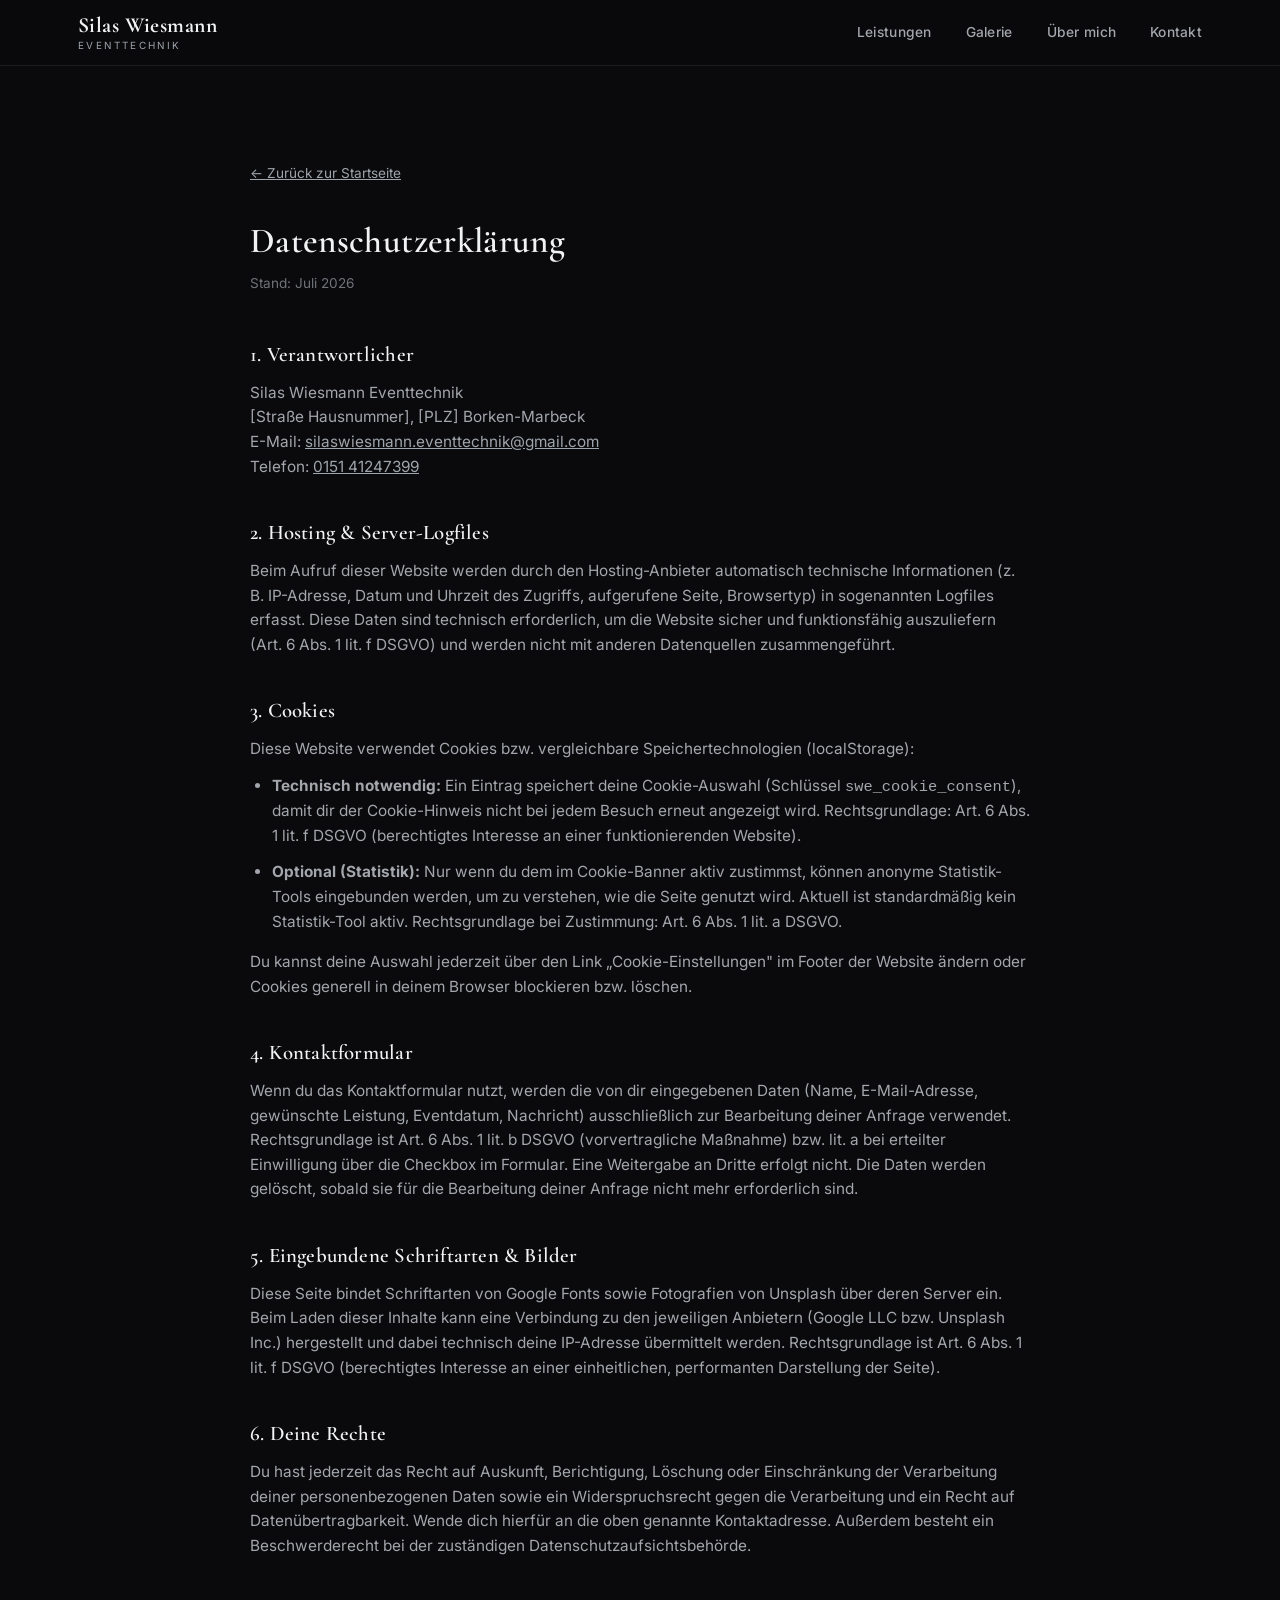
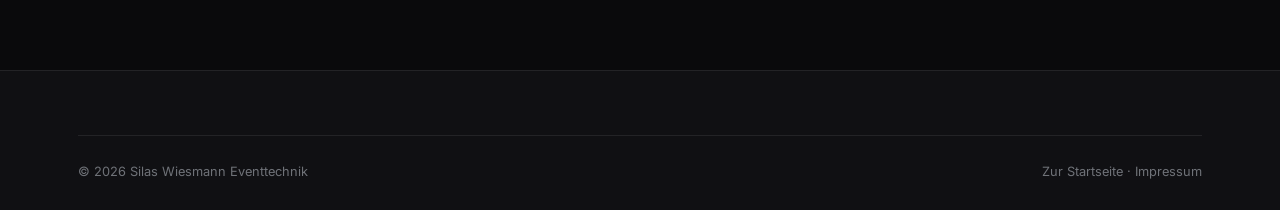
==== datenschutz.html @ 1acbbe7f "Initial website: Silas Wiesmann Eventtechnik" ====
<!DOCTYPE html>
<html lang="de">
<head>
<meta charset="UTF-8">
<meta name="viewport" content="width=device-width, initial-scale=1.0">
<title>Datenschutz — Silas Wiesmann Eventtechnik</title>
<link rel="icon" href="data:,">
<link rel="preconnect" href="https://fonts.googleapis.com">
<link rel="preconnect" href="https://fonts.gstatic.com" crossorigin>
<link href="https://fonts.googleapis.com/css2?family=Cormorant+Garamond:wght@500;600;700&family=Inter:wght@400;500;600;700&display=swap" rel="stylesheet">
<link rel="stylesheet" href="css/style.css">
</head>
<body>

<header class="nav is-scrolled">
  <div class="container">
    <a href="index.html" class="brand">
      <span class="brand-name">Silas Wiesmann</span>
      <span class="brand-tag">Eventtechnik</span>
    </a>
    <nav class="nav-links">
      <a href="index.html#leistungen">Leistungen</a>
      <a href="index.html#galerie">Galerie</a>
      <a href="index.html#ueber-mich">Über mich</a>
      <a href="index.html#kontakt">Kontakt</a>
    </nav>
  </div>
</header>

<main class="container legal-page">
  <a href="index.html" class="back-link">&larr; Zurück zur Startseite</a>
  <h1>Datenschutzerklärung</h1>
  <p class="updated">Stand: Juli 2026</p>

  <h2>1. Verantwortlicher</h2>
  <p>
    Silas Wiesmann Eventtechnik<br>
    [Straße Hausnummer], [PLZ] Borken-Marbeck<br>
    E-Mail: <a href="mailto:silaswiesmann.eventtechnik@gmail.com">silaswiesmann.eventtechnik@gmail.com</a><br>
    Telefon: <a href="tel:+4915141247399">0151 41247399</a>
  </p>

  <h2>2. Hosting &amp; Server-Logfiles</h2>
  <p>Beim Aufruf dieser Website werden durch den Hosting-Anbieter automatisch technische Informationen (z. B. IP-Adresse, Datum und Uhrzeit des Zugriffs, aufgerufene Seite, Browsertyp) in sogenannten Logfiles erfasst. Diese Daten sind technisch erforderlich, um die Website sicher und funktionsfähig auszuliefern (Art. 6 Abs. 1 lit. f DSGVO) und werden nicht mit anderen Datenquellen zusammengeführt.</p>

  <h2>3. Cookies</h2>
  <p>Diese Website verwendet Cookies bzw. vergleichbare Speichertechnologien (localStorage):</p>
  <ul>
    <li><strong>Technisch notwendig:</strong> Ein Eintrag speichert deine Cookie-Auswahl (Schlüssel <code>swe_cookie_consent</code>), damit dir der Cookie-Hinweis nicht bei jedem Besuch erneut angezeigt wird. Rechtsgrundlage: Art. 6 Abs. 1 lit. f DSGVO (berechtigtes Interesse an einer funktionierenden Website).</li>
    <li><strong>Optional (Statistik):</strong> Nur wenn du dem im Cookie-Banner aktiv zustimmst, können anonyme Statistik-Tools eingebunden werden, um zu verstehen, wie die Seite genutzt wird. Aktuell ist standardmäßig kein Statistik-Tool aktiv. Rechtsgrundlage bei Zustimmung: Art. 6 Abs. 1 lit. a DSGVO.</li>
  </ul>
  <p>Du kannst deine Auswahl jederzeit über den Link „Cookie-Einstellungen" im Footer der Website ändern oder Cookies generell in deinem Browser blockieren bzw. löschen.</p>

  <h2>4. Kontaktformular</h2>
  <p>Wenn du das Kontaktformular nutzt, werden die von dir eingegebenen Daten (Name, E-Mail-Adresse, gewünschte Leistung, Eventdatum, Nachricht) ausschließlich zur Bearbeitung deiner Anfrage verwendet. Rechtsgrundlage ist Art. 6 Abs. 1 lit. b DSGVO (vorvertragliche Maßnahme) bzw. lit. a bei erteilter Einwilligung über die Checkbox im Formular. Eine Weitergabe an Dritte erfolgt nicht. Die Daten werden gelöscht, sobald sie für die Bearbeitung deiner Anfrage nicht mehr erforderlich sind.</p>

  <h2>5. Eingebundene Schriftarten &amp; Bilder</h2>
  <p>Diese Seite bindet Schriftarten von Google Fonts sowie Fotografien von Unsplash über deren Server ein. Beim Laden dieser Inhalte kann eine Verbindung zu den jeweiligen Anbietern (Google LLC bzw. Unsplash Inc.) hergestellt und dabei technisch deine IP-Adresse übermittelt werden. Rechtsgrundlage ist Art. 6 Abs. 1 lit. f DSGVO (berechtigtes Interesse an einer einheitlichen, performanten Darstellung der Seite).</p>

  <h2>6. Deine Rechte</h2>
  <p>Du hast jederzeit das Recht auf Auskunft, Berichtigung, Löschung oder Einschränkung der Verarbeitung deiner personenbezogenen Daten sowie ein Widerspruchsrecht gegen die Verarbeitung und ein Recht auf Datenübertragbarkeit. Wende dich hierfür an die oben genannte Kontaktadresse. Außerdem besteht ein Beschwerderecht bei der zuständigen Datenschutzaufsichtsbehörde.</p>

</main>

<footer class="site-footer">
  <div class="container">
    <div class="footer-bottom">
      <span>© <span id="year"></span> Silas Wiesmann Eventtechnik</span>
      <span><a href="index.html">Zur Startseite</a> · <a href="impressum.html">Impressum</a></span>
    </div>
  </div>
</footer>

<script>document.getElementById('year').textContent = new Date().getFullYear();</script>
</body>
</html>
---- css/style.css ----
/* ==========================================================================
   Silas Wiesmann Eventtechnik — Design Tokens & Base
   ========================================================================== */

:root {
  --bg: #0a0a0c;
  --bg-alt: #101013;
  --surface: #17171b;
  --surface-2: #1d1d22;
  --border: rgba(255, 255, 255, 0.08);
  --border-strong: rgba(255, 255, 255, 0.14);

  --text: #f1f2f4;
  --text-muted: #a3a6ac;
  --text-faint: #6f7278;

  --accent: #9ea4ac;
  --accent-light: #eceef1;
  --accent-dim: rgba(158, 164, 172, 0.32);

  --font-display: "Cormorant Garamond", "Playfair Display", Georgia, serif;
  --font-body: "Inter", -apple-system, BlinkMacSystemFont, "Segoe UI", sans-serif;

  --container: 1180px;
  --radius: 2px;
  --radius-lg: 4px;

  --ease: cubic-bezier(0.22, 1, 0.36, 1);
}

* {
  box-sizing: border-box;
  margin: 0;
  padding: 0;
}

html {
  scroll-behavior: smooth;
  scroll-padding-top: 90px;
}

body {
  background: var(--bg);
  color: var(--text);
  font-family: var(--font-body);
  font-size: 16px;
  line-height: 1.6;
  -webkit-font-smoothing: antialiased;
  overflow-x: hidden;
}

img {
  max-width: 100%;
  display: block;
}

a {
  color: inherit;
  text-decoration: none;
}

ul {
  list-style: none;
}

button {
  font-family: inherit;
  cursor: pointer;
}

.container {
  width: 100%;
  max-width: var(--container);
  margin: 0 auto;
  padding: 0 28px;
}

.eyebrow {
  display: inline-flex;
  align-items: center;
  gap: 10px;
  font-size: 12.5px;
  letter-spacing: 0.22em;
  text-transform: uppercase;
  color: var(--accent);
  font-weight: 600;
  margin-bottom: 18px;
}

.eyebrow::before {
  content: "";
  width: 28px;
  height: 1px;
  background: var(--accent);
}

h1, h2, h3, h4 {
  font-family: var(--font-display);
  font-weight: 600;
  line-height: 1.15;
  letter-spacing: 0.01em;
}

h2 {
  font-size: clamp(2rem, 4vw, 2.75rem);
  margin-bottom: 16px;
}

.section-head {
  max-width: 640px;
  margin-bottom: 56px;
}

.section-head.center {
  margin-left: auto;
  margin-right: auto;
  text-align: center;
}

.section-head p {
  color: var(--text-muted);
  font-size: 1.05rem;
}

section {
  position: relative;
  padding: 110px 0;
}

.section-alt {
  background: var(--bg-alt);
}

/* ---- Equalizer motif ---- */
.eq-divider {
  display: flex;
  align-items: flex-end;
  justify-content: center;
  gap: 4px;
  height: 22px;
  margin: 0 auto 28px;
  opacity: 0.85;
}

.eq-divider span {
  width: 3px;
  background: var(--accent);
  border-radius: 1px;
  animation: eq-bounce 1.4s ease-in-out infinite;
}

.eq-divider span:nth-child(1) { height: 40%; animation-delay: -1.1s; }
.eq-divider span:nth-child(2) { height: 80%; animation-delay: -0.9s; }
.eq-divider span:nth-child(3) { height: 55%; animation-delay: -0.7s; }
.eq-divider span:nth-child(4) { height: 100%; animation-delay: -0.5s; }
.eq-divider span:nth-child(5) { height: 65%; animation-delay: -0.3s; }
.eq-divider span:nth-child(6) { height: 45%; animation-delay: -0.1s; }
.eq-divider span:nth-child(7) { height: 75%; animation-delay: -0.2s; }

@keyframes eq-bounce {
  0%, 100% { transform: scaleY(0.3); }
  50% { transform: scaleY(1); }
}

@media (prefers-reduced-motion: reduce) {
  .eq-divider span { animation: none; transform: scaleY(0.7); }
}

/* ---- Buttons ---- */
.btn {
  display: inline-flex;
  align-items: center;
  justify-content: center;
  gap: 10px;
  padding: 15px 32px;
  font-size: 0.92rem;
  font-weight: 600;
  letter-spacing: 0.04em;
  text-transform: uppercase;
  border-radius: var(--radius);
  border: 1px solid transparent;
  transition: all 0.35s var(--ease);
  white-space: nowrap;
}

.btn-primary {
  background: var(--accent-light);
  color: #14161a;
}

.btn-primary:hover {
  background: var(--text);
  transform: translateY(-2px);
  box-shadow: 0 12px 30px -14px rgba(0, 0, 0, 0.6);
}

.btn-ghost {
  border-color: var(--border-strong);
  color: var(--text);
  background: transparent;
}

.btn-ghost:hover {
  border-color: var(--accent);
  color: var(--accent-light);
}

.btn-block {
  width: 100%;
}

/* ==========================================================================
   Navigation
   ========================================================================== */

.nav {
  position: fixed;
  top: 0;
  left: 0;
  right: 0;
  z-index: 500;
  padding: 22px 0;
  transition: all 0.4s var(--ease);
  border-bottom: 1px solid transparent;
}

.nav.is-scrolled {
  padding: 14px 0;
  background: rgba(10, 10, 12, 0.86);
  backdrop-filter: blur(14px);
  -webkit-backdrop-filter: blur(14px);
  border-bottom-color: var(--border);
}

.nav .container {
  display: flex;
  align-items: center;
  justify-content: space-between;
  gap: 24px;
}

.brand {
  display: flex;
  flex-direction: column;
  line-height: 1.1;
}

.brand .brand-name {
  font-family: var(--font-display);
  font-size: 1.35rem;
  font-weight: 700;
  letter-spacing: 0.02em;
}

.brand .brand-tag {
  font-size: 0.62rem;
  letter-spacing: 0.24em;
  text-transform: uppercase;
  color: var(--accent);
  margin-top: 2px;
}

.nav-links {
  display: flex;
  align-items: center;
  gap: 34px;
}

.nav-links a {
  font-size: 0.86rem;
  font-weight: 500;
  letter-spacing: 0.02em;
  color: var(--text-muted);
  position: relative;
  padding: 4px 0;
  transition: color 0.25s var(--ease);
}

.nav-links a:hover,
.nav-links a:focus-visible {
  color: var(--text);
}

.nav-links a::after {
  content: "";
  position: absolute;
  left: 0;
  bottom: -2px;
  width: 0;
  height: 1px;
  background: var(--accent);
  transition: width 0.3s var(--ease);
}

.nav-links a:hover::after {
  width: 100%;
}

.nav-actions {
  display: flex;
  align-items: center;
  gap: 18px;
}

.nav-cta {
  padding: 11px 22px;
  font-size: 0.78rem;
}

.nav-toggle {
  display: none;
  background: none;
  border: 1px solid var(--border-strong);
  width: 42px;
  height: 42px;
  align-items: center;
  justify-content: center;
  color: var(--text);
}

/* ==========================================================================
   Hero
   ========================================================================== */

.hero {
  position: relative;
  min-height: 100vh;
  display: flex;
  align-items: center;
  padding: 160px 0 100px;
  overflow: hidden;
}

.hero-bg {
  position: absolute;
  inset: 0;
  z-index: 0;
}

.hero-bg img {
  width: 100%;
  height: 100%;
  object-fit: cover;
  filter: saturate(1.05);
}

.hero-bg::after {
  content: "";
  position: absolute;
  inset: 0;
  background:
    linear-gradient(180deg, rgba(8,8,10,0.55) 0%, rgba(8,8,10,0.78) 55%, var(--bg) 100%),
    linear-gradient(90deg, rgba(8,8,10,0.75) 0%, rgba(8,8,10,0.25) 55%, rgba(8,8,10,0.55) 100%);
}

.hero-content {
  position: relative;
  z-index: 1;
  max-width: 700px;
}

.hero-content .eyebrow {
  color: var(--accent-light);
}

.hero h1 {
  font-size: clamp(2.6rem, 6vw, 4.4rem);
  margin-bottom: 22px;
}

.hero h1 em {
  font-style: italic;
  color: var(--accent-light);
}

.hero-lede {
  font-size: 1.15rem;
  color: var(--text-muted);
  max-width: 540px;
  margin-bottom: 40px;
}

.hero-ctas {
  display: flex;
  gap: 16px;
  flex-wrap: wrap;
  margin-bottom: 64px;
}

.hero-stats {
  display: flex;
  gap: 44px;
  flex-wrap: wrap;
}

.hero-stats div {
  border-left: 1px solid var(--border-strong);
  padding-left: 16px;
}

.hero-stats strong {
  display: block;
  font-family: var(--font-display);
  font-size: 1.9rem;
  color: var(--accent-light);
}

.hero-stats span {
  font-size: 0.78rem;
  color: var(--text-muted);
  letter-spacing: 0.03em;
}

.hero-eq {
  position: absolute;
  bottom: 28px;
  left: 0;
  right: 0;
  z-index: 1;
  display: flex;
  justify-content: center;
  gap: 5px;
  opacity: 0.5;
}

.hero-eq span {
  width: 3px;
  height: 16px;
  background: var(--accent);
  animation: eq-bounce 1.2s ease-in-out infinite;
}

.hero-eq span:nth-child(odd) { animation-delay: -0.6s; }
.hero-eq span:nth-child(3n) { animation-delay: -0.3s; height: 24px; }

/* ==========================================================================
   Services
   ========================================================================== */

.services-grid {
  display: grid;
  grid-template-columns: repeat(4, 1fr);
  gap: 22px;
}

.service-card {
  position: relative;
  background: var(--surface);
  border: 1px solid var(--border);
  border-radius: var(--radius-lg);
  overflow: hidden;
  display: flex;
  flex-direction: column;
  transition: transform 0.4s var(--ease), border-color 0.4s var(--ease);
}

.service-card:hover {
  transform: translateY(-6px);
  border-color: var(--accent-dim);
}

.service-card .thumb {
  position: relative;
  aspect-ratio: 4 / 3;
  overflow: hidden;
}

.service-card .thumb img {
  width: 100%;
  height: 100%;
  object-fit: cover;
  transition: transform 0.6s var(--ease);
}

.service-card:hover .thumb img {
  transform: scale(1.08);
}

.service-card .thumb::after {
  content: "";
  position: absolute;
  inset: 0;
  background: linear-gradient(180deg, transparent 40%, rgba(10,10,12,0.9) 100%);
}

.service-card .num {
  position: absolute;
  top: 14px;
  left: 14px;
  z-index: 1;
  font-family: var(--font-display);
  font-size: 0.85rem;
  color: var(--accent-light);
  border: 1px solid var(--accent-dim);
  background: rgba(10,10,12,0.55);
  width: 30px;
  height: 30px;
  display: flex;
  align-items: center;
  justify-content: center;
  border-radius: 50%;
}

.service-card .body {
  padding: 24px 22px 28px;
  flex: 1;
  display: flex;
  flex-direction: column;
}

.service-card h3 {
  font-size: 1.3rem;
  margin-bottom: 10px;
}

.service-card p {
  color: var(--text-muted);
  font-size: 0.92rem;
  margin-bottom: 18px;
  flex: 1;
}

.service-card .link {
  font-size: 0.8rem;
  font-weight: 600;
  letter-spacing: 0.04em;
  text-transform: uppercase;
  color: var(--accent);
  display: inline-flex;
  align-items: center;
  gap: 8px;
}

.service-card .link svg {
  transition: transform 0.3s var(--ease);
}

.service-card:hover .link svg {
  transform: translateX(4px);
}

/* ---- Service detail (alternating rows) ---- */

.detail-row {
  display: grid;
  grid-template-columns: 1fr 1fr;
  gap: 64px;
  align-items: center;
}

.detail-row + .detail-row {
  margin-top: 100px;
}

.detail-row.reverse .detail-media { order: 2; }
.detail-row.reverse .detail-copy { order: 1; }

.detail-media {
  position: relative;
  border-radius: var(--radius-lg);
  overflow: hidden;
  aspect-ratio: 5 / 4;
  border: 1px solid var(--border);
}

.detail-media img {
  width: 100%;
  height: 100%;
  object-fit: cover;
}

.detail-media .tag {
  position: absolute;
  bottom: 18px;
  left: 18px;
  background: rgba(10,10,12,0.72);
  backdrop-filter: blur(6px);
  border: 1px solid var(--accent-dim);
  padding: 8px 16px;
  font-size: 0.75rem;
  letter-spacing: 0.08em;
  text-transform: uppercase;
  color: var(--accent-light);
}

.detail-copy h3 {
  font-size: clamp(1.6rem, 3vw, 2.1rem);
  margin-bottom: 16px;
}

.detail-copy > p {
  color: var(--text-muted);
  margin-bottom: 26px;
}

.spec-list {
  display: grid;
  gap: 12px;
  margin-bottom: 30px;
}

.spec-list li {
  display: flex;
  align-items: flex-start;
  gap: 12px;
  font-size: 0.94rem;
  color: var(--text);
}

.spec-list svg {
  flex-shrink: 0;
  color: var(--accent);
  margin-top: 3px;
}

.price-note {
  display: inline-flex;
  align-items: center;
  gap: 10px;
  font-size: 0.82rem;
  color: var(--text-faint);
  margin-bottom: 24px;
  border: 1px dashed var(--border-strong);
  padding: 8px 14px;
  border-radius: var(--radius);
}

/* ==========================================================================
   Gallery
   ========================================================================== */

.gallery-grid {
  display: grid;
  grid-template-columns: repeat(4, 1fr);
  grid-auto-rows: 190px;
  gap: 14px;
}

.gallery-grid a {
  position: relative;
  overflow: hidden;
  border-radius: var(--radius);
  display: block;
}

.gallery-grid img {
  width: 100%;
  height: 100%;
  object-fit: cover;
  transition: transform 0.6s var(--ease), filter 0.4s;
  filter: grayscale(15%);
}

.gallery-grid a:hover img {
  transform: scale(1.06);
  filter: grayscale(0%);
}

.gallery-grid a::after {
  content: "";
  position: absolute;
  inset: 0;
  background: linear-gradient(180deg, transparent 60%, rgba(10,10,12,0.85));
  opacity: 0;
  transition: opacity 0.3s;
}

.gallery-grid a:hover::after { opacity: 1; }

.gallery-grid span {
  position: absolute;
  left: 14px;
  bottom: 12px;
  font-size: 0.78rem;
  color: var(--text);
  opacity: 0;
  transform: translateY(6px);
  transition: all 0.3s;
  z-index: 1;
}

.gallery-grid a:hover span {
  opacity: 1;
  transform: translateY(0);
}

.g-wide { grid-column: span 2; }
.g-tall { grid-row: span 2; }

/* ==========================================================================
   About
   ========================================================================== */

.about-grid {
  display: grid;
  grid-template-columns: 0.85fr 1.15fr;
  gap: 70px;
  align-items: center;
}

.about-media {
  position: relative;
}

.about-media .frame {
  position: relative;
  aspect-ratio: 3/4;
  border-radius: var(--radius-lg);
  overflow: hidden;
  border: 1px solid var(--border);
}

.about-media img {
  width: 100%;
  height: 100%;
  object-fit: cover;
}

.about-media .badge {
  position: absolute;
  bottom: -22px;
  right: -22px;
  background: var(--bg-alt);
  border: 1px solid var(--accent-dim);
  padding: 18px 22px;
  text-align: center;
  border-radius: var(--radius-lg);
}

.about-media .badge strong {
  display: block;
  font-family: var(--font-display);
  font-size: 1.7rem;
  color: var(--accent-light);
}

.about-media .badge span {
  font-size: 0.68rem;
  letter-spacing: 0.06em;
  text-transform: uppercase;
  color: var(--text-muted);
}

.about-copy p {
  color: var(--text-muted);
  margin-bottom: 18px;
}

.about-copy p:first-of-type {
  color: var(--text);
  font-size: 1.08rem;
}

.about-tags {
  display: flex;
  flex-wrap: wrap;
  gap: 10px;
  margin-top: 28px;
}

.about-tags span {
  border: 1px solid var(--border-strong);
  padding: 8px 16px;
  font-size: 0.8rem;
  color: var(--text-muted);
  border-radius: 20px;
}

/* ==========================================================================
   Process
   ========================================================================== */

.process-grid {
  display: grid;
  grid-template-columns: repeat(4, 1fr);
  gap: 4px;
  position: relative;
}

.process-step {
  padding: 32px 26px;
  background: var(--surface);
  border: 1px solid var(--border);
  position: relative;
}

.process-step .step-num {
  font-family: var(--font-display);
  font-size: 2.4rem;
  color: var(--accent-dim);
  margin-bottom: 18px;
}

.process-step h4 {
  font-size: 1.05rem;
  margin-bottom: 10px;
}

.process-step p {
  color: var(--text-muted);
  font-size: 0.88rem;
}

/* ==========================================================================
   Testimonials
   ========================================================================== */

.testi-grid {
  display: grid;
  grid-template-columns: repeat(3, 1fr);
  gap: 24px;
}

.testi-card {
  background: var(--surface);
  border: 1px solid var(--border);
  padding: 32px 28px;
  border-radius: var(--radius-lg);
}

.testi-card .stars {
  color: var(--accent);
  font-size: 0.9rem;
  letter-spacing: 2px;
  margin-bottom: 18px;
}

.testi-card p {
  color: var(--text-muted);
  font-size: 0.95rem;
  margin-bottom: 22px;
  font-style: italic;
}

.testi-card .who {
  display: flex;
  flex-direction: column;
  font-size: 0.85rem;
}

.testi-card .who strong {
  color: var(--text);
}

.testi-card .who span {
  color: var(--text-faint);
}

.testi-note {
  margin-top: 20px;
  font-size: 0.78rem;
  color: var(--text-faint);
  text-align: center;
}

/* ==========================================================================
   Contact
   ========================================================================== */

.contact-grid {
  display: grid;
  grid-template-columns: 1fr 1.15fr;
  gap: 60px;
}

.contact-info h3 {
  font-size: 1.6rem;
  margin-bottom: 18px;
}

.contact-info > p {
  color: var(--text-muted);
  margin-bottom: 36px;
}

.contact-list {
  display: grid;
  gap: 22px;
  margin-bottom: 40px;
}

.contact-list li {
  display: flex;
  align-items: center;
  gap: 16px;
}

.contact-list .ico {
  width: 44px;
  height: 44px;
  border: 1px solid var(--accent-dim);
  border-radius: 50%;
  display: flex;
  align-items: center;
  justify-content: center;
  color: var(--accent);
  flex-shrink: 0;
}

.contact-list strong {
  display: block;
  font-size: 0.72rem;
  letter-spacing: 0.06em;
  text-transform: uppercase;
  color: var(--text-faint);
  margin-bottom: 3px;
}

.contact-list a,
.contact-list span.val {
  font-size: 1rem;
}

.social-row {
  display: flex;
  gap: 12px;
}

.social-row a {
  width: 40px;
  height: 40px;
  border: 1px solid var(--border-strong);
  border-radius: 50%;
  display: flex;
  align-items: center;
  justify-content: center;
  transition: all 0.3s var(--ease);
}

.social-row a:hover {
  border-color: var(--accent);
  color: var(--accent-light);
}

.contact-form {
  background: var(--surface);
  border: 1px solid var(--border);
  border-radius: var(--radius-lg);
  padding: 40px;
}

.form-row {
  display: grid;
  grid-template-columns: 1fr 1fr;
  gap: 18px;
}

.field {
  margin-bottom: 18px;
}

.field label {
  display: block;
  font-size: 0.78rem;
  letter-spacing: 0.04em;
  text-transform: uppercase;
  color: var(--text-faint);
  margin-bottom: 8px;
}

.field input,
.field select,
.field textarea {
  width: 100%;
  background: var(--bg-alt);
  border: 1px solid var(--border-strong);
  color: var(--text);
  padding: 13px 14px;
  font-family: var(--font-body);
  font-size: 0.94rem;
  border-radius: var(--radius);
  transition: border-color 0.25s;
}

.field input:focus,
.field select:focus,
.field textarea:focus {
  outline: none;
  border-color: var(--accent);
}

.field textarea {
  resize: vertical;
  min-height: 110px;
}

.field-check {
  display: flex;
  align-items: flex-start;
  gap: 10px;
  margin-bottom: 22px;
}

.field-check input {
  margin-top: 4px;
  accent-color: var(--accent);
}

.field-check label {
  font-size: 0.82rem;
  color: var(--text-muted);
  text-transform: none;
  letter-spacing: 0;
}

.field-check a {
  color: var(--accent);
  text-decoration: underline;
}

.form-status {
  margin-top: 16px;
  font-size: 0.88rem;
  display: none;
}

.form-status.show { display: block; }
.form-status.ok { color: #7fd68a; }

/* ==========================================================================
   Footer
   ========================================================================== */

.site-footer {
  border-top: 1px solid var(--border);
  padding: 64px 0 28px;
  background: var(--bg-alt);
}

.footer-grid {
  display: grid;
  grid-template-columns: 1.4fr 1fr 1fr 1fr;
  gap: 40px;
  margin-bottom: 48px;
}

.footer-brand .brand-name {
  font-family: var(--font-display);
  font-size: 1.4rem;
  margin-bottom: 12px;
}

.footer-brand p {
  color: var(--text-muted);
  font-size: 0.9rem;
  max-width: 280px;
  margin-bottom: 20px;
}

.footer-col h5 {
  font-size: 0.78rem;
  letter-spacing: 0.08em;
  text-transform: uppercase;
  color: var(--accent);
  margin-bottom: 18px;
}

.footer-col ul {
  display: grid;
  gap: 12px;
}

.footer-col a {
  color: var(--text-muted);
  font-size: 0.9rem;
  transition: color 0.25s;
}

.footer-col a:hover {
  color: var(--accent-light);
}

.footer-bottom {
  border-top: 1px solid var(--border);
  padding-top: 26px;
  display: flex;
  justify-content: space-between;
  align-items: center;
  flex-wrap: wrap;
  gap: 12px;
  font-size: 0.8rem;
  color: var(--text-faint);
}

.footer-bottom a {
  color: var(--text-faint);
}

.footer-bottom a:hover {
  color: var(--accent-light);
}

/* ==========================================================================
   Cookie banner
   ========================================================================== */

.cookie-banner {
  position: fixed;
  left: 20px;
  right: 20px;
  bottom: 20px;
  z-index: 1000;
  max-width: 640px;
  margin: 0 auto;
  background: var(--surface-2);
  border: 1px solid var(--border-strong);
  border-radius: var(--radius-lg);
  padding: 26px 28px;
  box-shadow: 0 20px 60px -20px rgba(0,0,0,0.6);
  transform: translateY(140%);
  opacity: 0;
  transition: all 0.5s var(--ease);
}

.cookie-banner.show {
  transform: translateY(0);
  opacity: 1;
}

.cookie-banner h4 {
  font-size: 1rem;
  margin-bottom: 8px;
}

.cookie-banner p {
  font-size: 0.86rem;
  color: var(--text-muted);
  margin-bottom: 18px;
}

.cookie-banner p a {
  color: var(--accent);
  text-decoration: underline;
}

.cookie-actions {
  display: flex;
  gap: 10px;
  flex-wrap: wrap;
}

.cookie-actions .btn {
  padding: 11px 18px;
  font-size: 0.76rem;
}

.cookie-settings {
  display: none;
  margin-top: 18px;
  padding-top: 18px;
  border-top: 1px solid var(--border);
  gap: 14px;
  flex-direction: column;
}

.cookie-settings.show { display: flex; }

.cookie-toggle-row {
  display: flex;
  align-items: center;
  justify-content: space-between;
  gap: 12px;
}

.cookie-toggle-row div strong {
  display: block;
  font-size: 0.86rem;
}

.cookie-toggle-row div span {
  font-size: 0.78rem;
  color: var(--text-faint);
}

.switch {
  position: relative;
  width: 42px;
  height: 24px;
  flex-shrink: 0;
}

.switch input {
  opacity: 0;
  width: 0;
  height: 0;
}

.switch .track {
  position: absolute;
  inset: 0;
  background: var(--border-strong);
  border-radius: 20px;
  transition: 0.3s;
}

.switch .track::before {
  content: "";
  position: absolute;
  width: 18px;
  height: 18px;
  left: 3px;
  top: 3px;
  background: var(--text);
  border-radius: 50%;
  transition: 0.3s;
}

.switch input:checked + .track {
  background: var(--accent-dim);
}

.switch input:checked + .track::before {
  transform: translateX(18px);
  background: var(--accent-light);
}

.switch input:disabled + .track {
  opacity: 0.5;
}

/* ==========================================================================
   Legal pages
   ========================================================================== */

.legal-page {
  padding: 160px 0 100px;
  max-width: 780px;
  margin: 0 auto;
}

.legal-page h1 {
  font-size: 2.2rem;
  margin-bottom: 12px;
}

.legal-page .updated {
  color: var(--text-faint);
  font-size: 0.85rem;
  margin-bottom: 48px;
}

.legal-page h2 {
  font-size: 1.3rem;
  margin-top: 42px;
  margin-bottom: 14px;
}

.legal-page p,
.legal-page li {
  color: var(--text-muted);
  margin-bottom: 12px;
  font-size: 0.96rem;
}

.legal-page ul {
  list-style: disc;
  padding-left: 22px;
  margin-bottom: 16px;
}

.legal-page a {
  color: var(--accent);
  text-decoration: underline;
}

.back-link {
  display: inline-flex;
  align-items: center;
  gap: 8px;
  color: var(--accent);
  font-size: 0.85rem;
  margin-bottom: 36px;
}

/* ==========================================================================
   Scroll reveal
   ========================================================================== */

.reveal {
  opacity: 0;
  transform: translateY(28px);
  transition: opacity 0.8s var(--ease), transform 0.8s var(--ease);
}

.reveal.in {
  opacity: 1;
  transform: translateY(0);
}

/* ==========================================================================
   Responsive
   ========================================================================== */

@media (max-width: 980px) {
  .services-grid { grid-template-columns: repeat(2, 1fr); }
  .gallery-grid { grid-template-columns: repeat(3, 1fr); }
  .process-grid { grid-template-columns: repeat(2, 1fr); }
  .footer-grid { grid-template-columns: 1fr 1fr; }
  .about-grid { grid-template-columns: 1fr; }
  .about-media .frame { max-width: 380px; margin: 0 auto; }
  .detail-row,
  .detail-row.reverse { grid-template-columns: 1fr; }
  .detail-row.reverse .detail-media,
  .detail-row.reverse .detail-copy { order: initial; }
  .contact-grid { grid-template-columns: 1fr; }
  .testi-grid { grid-template-columns: 1fr; }
}

@media (max-width: 720px) {
  section { padding: 76px 0; }
  .nav-links { display: none; }
  .nav-toggle { display: flex; }
  .nav-cta { display: none; }
  .hero { padding-top: 130px; text-align: left; }
  .hero-stats { gap: 28px; }
  .services-grid { grid-template-columns: 1fr; }
  .gallery-grid { grid-template-columns: repeat(2, 1fr); grid-auto-rows: 150px; }
  .g-wide { grid-column: span 2; }
  .process-grid { grid-template-columns: 1fr; }
  .footer-grid { grid-template-columns: 1fr 1fr; gap: 30px; }
  .form-row { grid-template-columns: 1fr; }
  .cookie-banner { left: 12px; right: 12px; bottom: 12px; padding: 22px; }
}
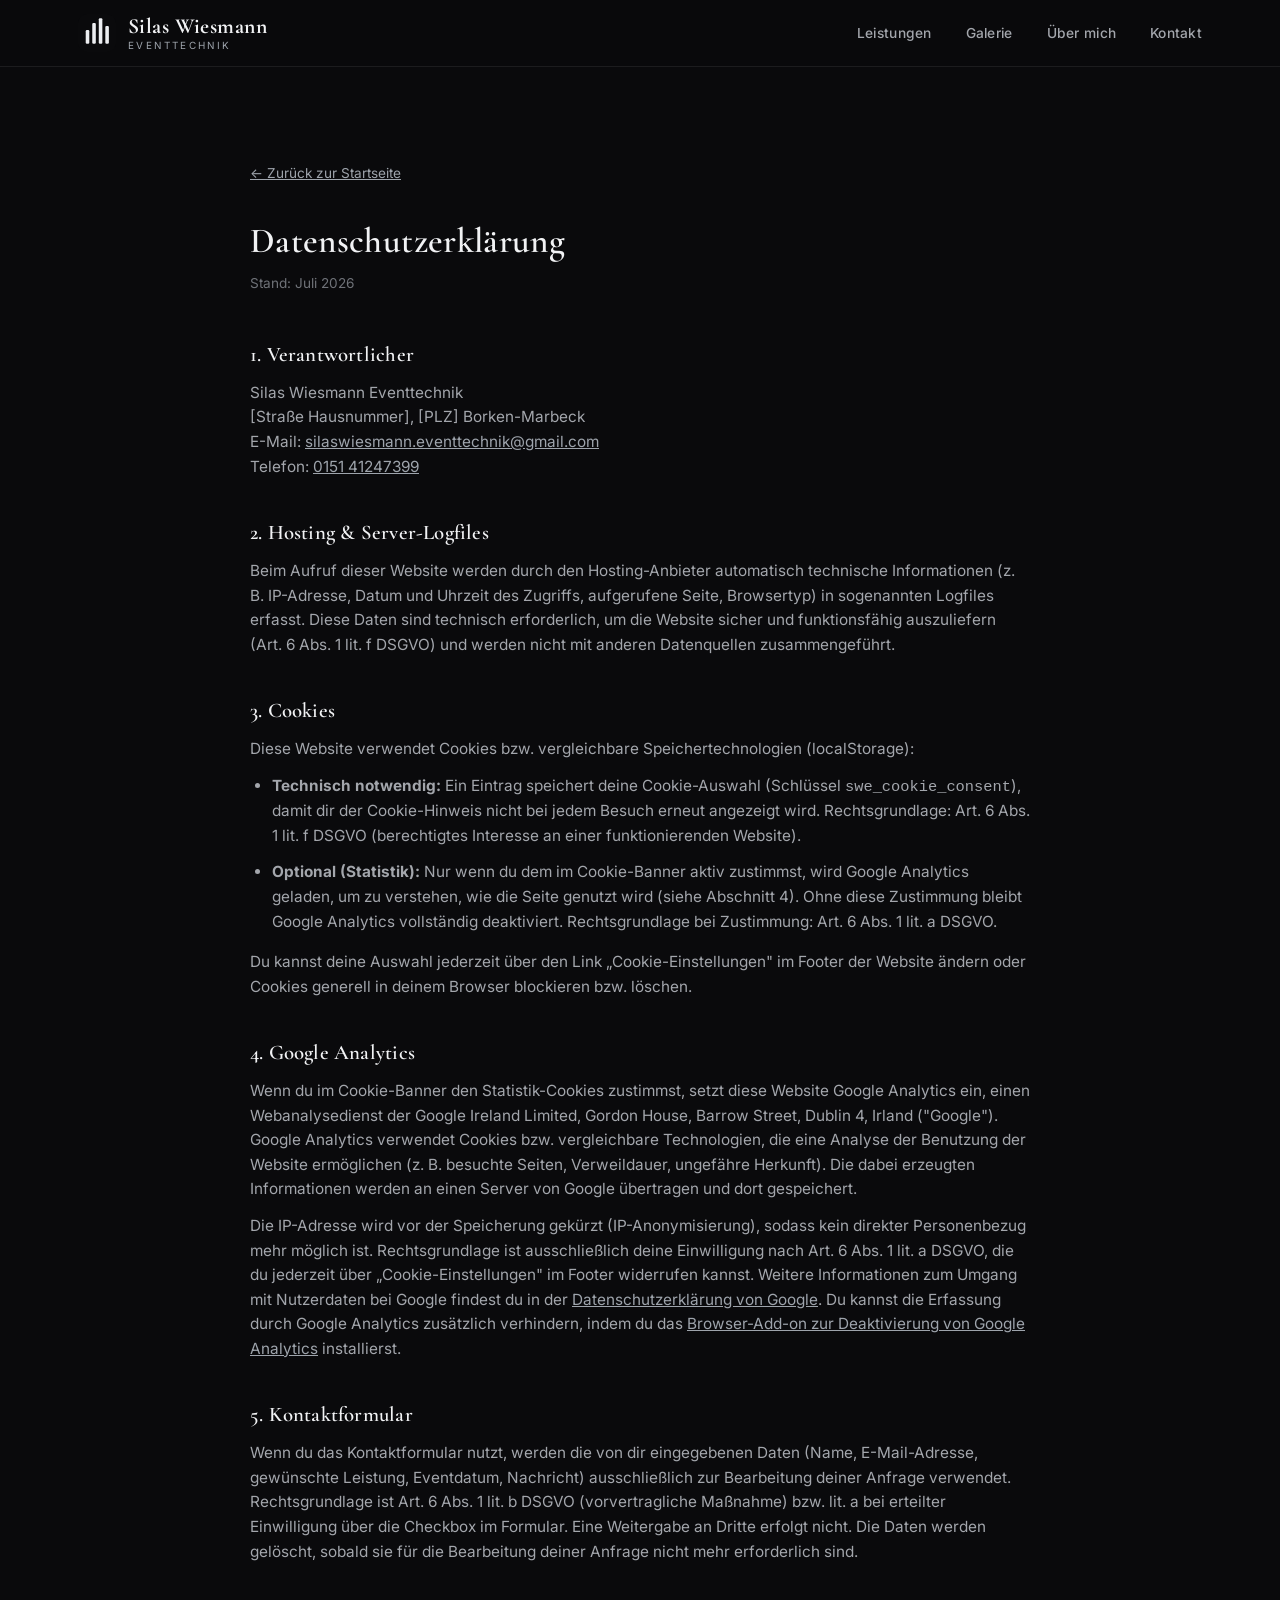
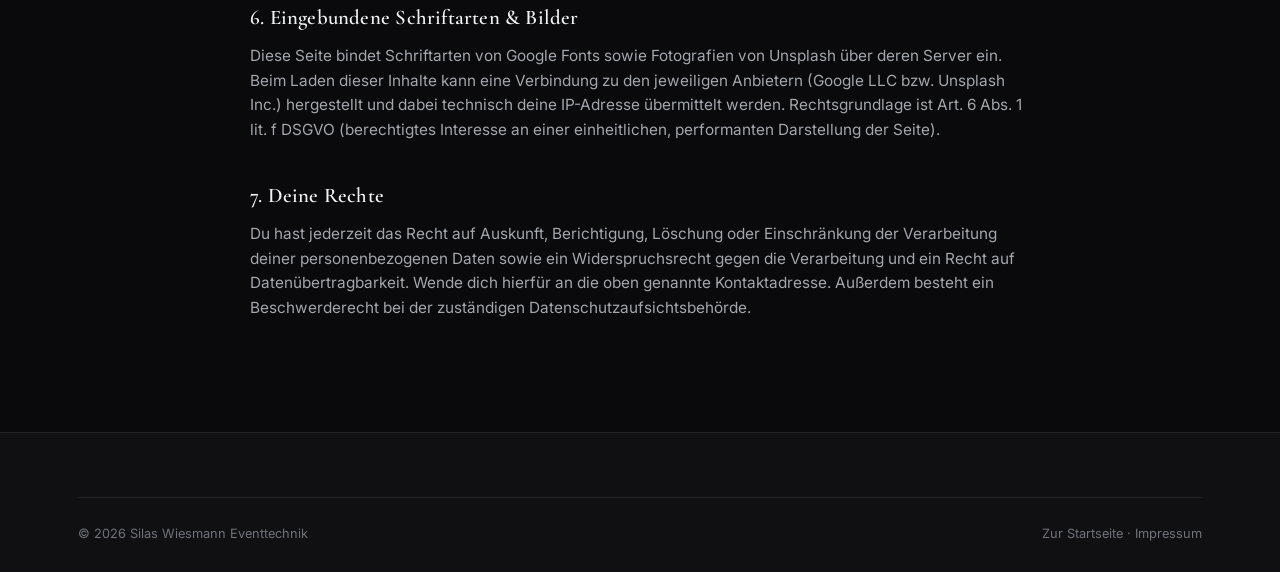
==== commit 64a9402b: "Add logo/favicon, SEO files (sitemap, robots.txt, meta tags), Google Analytics scaffold" ====
--- a/datenschutz.html
+++ b/datenschutz.html
@@ -4,7 +4,8 @@
 <meta charset="UTF-8">
 <meta name="viewport" content="width=device-width, initial-scale=1.0">
 <title>Datenschutz — Silas Wiesmann Eventtechnik</title>
-<link rel="icon" href="data:,">
+<link rel="icon" type="image/svg+xml" href="assets/mark.svg">
+<link rel="apple-touch-icon" href="assets/mark.svg">
 <link rel="preconnect" href="https://fonts.googleapis.com">
 <link rel="preconnect" href="https://fonts.gstatic.com" crossorigin>
 <link href="https://fonts.googleapis.com/css2?family=Cormorant+Garamond:wght@500;600;700&family=Inter:wght@400;500;600;700&display=swap" rel="stylesheet">
@@ -15,8 +16,11 @@
 <header class="nav is-scrolled">
   <div class="container">
     <a href="index.html" class="brand">
-      <span class="brand-name">Silas Wiesmann</span>
-      <span class="brand-tag">Eventtechnik</span>
+      <img src="assets/mark.svg" alt="" class="brand-mark" width="38" height="38">
+      <span class="brand-text">
+        <span class="brand-name">Silas Wiesmann</span>
+        <span class="brand-tag">Eventtechnik</span>
+      </span>
     </a>
     <nav class="nav-links">
       <a href="index.html#leistungen">Leistungen</a>
@@ -47,17 +51,21 @@
   <p>Diese Website verwendet Cookies bzw. vergleichbare Speichertechnologien (localStorage):</p>
   <ul>
     <li><strong>Technisch notwendig:</strong> Ein Eintrag speichert deine Cookie-Auswahl (Schlüssel <code>swe_cookie_consent</code>), damit dir der Cookie-Hinweis nicht bei jedem Besuch erneut angezeigt wird. Rechtsgrundlage: Art. 6 Abs. 1 lit. f DSGVO (berechtigtes Interesse an einer funktionierenden Website).</li>
-    <li><strong>Optional (Statistik):</strong> Nur wenn du dem im Cookie-Banner aktiv zustimmst, können anonyme Statistik-Tools eingebunden werden, um zu verstehen, wie die Seite genutzt wird. Aktuell ist standardmäßig kein Statistik-Tool aktiv. Rechtsgrundlage bei Zustimmung: Art. 6 Abs. 1 lit. a DSGVO.</li>
+    <li><strong>Optional (Statistik):</strong> Nur wenn du dem im Cookie-Banner aktiv zustimmst, wird Google Analytics geladen, um zu verstehen, wie die Seite genutzt wird (siehe Abschnitt 4). Ohne diese Zustimmung bleibt Google Analytics vollständig deaktiviert. Rechtsgrundlage bei Zustimmung: Art. 6 Abs. 1 lit. a DSGVO.</li>
   </ul>
   <p>Du kannst deine Auswahl jederzeit über den Link „Cookie-Einstellungen" im Footer der Website ändern oder Cookies generell in deinem Browser blockieren bzw. löschen.</p>
 
-  <h2>4. Kontaktformular</h2>
+  <h2>4. Google Analytics</h2>
+  <p>Wenn du im Cookie-Banner den Statistik-Cookies zustimmst, setzt diese Website Google Analytics ein, einen Webanalysedienst der Google Ireland Limited, Gordon House, Barrow Street, Dublin 4, Irland ("Google"). Google Analytics verwendet Cookies bzw. vergleichbare Technologien, die eine Analyse der Benutzung der Website ermöglichen (z. B. besuchte Seiten, Verweildauer, ungefähre Herkunft). Die dabei erzeugten Informationen werden an einen Server von Google übertragen und dort gespeichert.</p>
+  <p>Die IP-Adresse wird vor der Speicherung gekürzt (IP-Anonymisierung), sodass kein direkter Personenbezug mehr möglich ist. Rechtsgrundlage ist ausschließlich deine Einwilligung nach Art. 6 Abs. 1 lit. a DSGVO, die du jederzeit über „Cookie-Einstellungen" im Footer widerrufen kannst. Weitere Informationen zum Umgang mit Nutzerdaten bei Google findest du in der <a href="https://policies.google.com/privacy" target="_blank" rel="noopener">Datenschutzerklärung von Google</a>. Du kannst die Erfassung durch Google Analytics zusätzlich verhindern, indem du das <a href="https://tools.google.com/dlpage/gaoptout" target="_blank" rel="noopener">Browser-Add-on zur Deaktivierung von Google Analytics</a> installierst.</p>
+
+  <h2>5. Kontaktformular</h2>
   <p>Wenn du das Kontaktformular nutzt, werden die von dir eingegebenen Daten (Name, E-Mail-Adresse, gewünschte Leistung, Eventdatum, Nachricht) ausschließlich zur Bearbeitung deiner Anfrage verwendet. Rechtsgrundlage ist Art. 6 Abs. 1 lit. b DSGVO (vorvertragliche Maßnahme) bzw. lit. a bei erteilter Einwilligung über die Checkbox im Formular. Eine Weitergabe an Dritte erfolgt nicht. Die Daten werden gelöscht, sobald sie für die Bearbeitung deiner Anfrage nicht mehr erforderlich sind.</p>
 
-  <h2>5. Eingebundene Schriftarten &amp; Bilder</h2>
+  <h2>6. Eingebundene Schriftarten &amp; Bilder</h2>
   <p>Diese Seite bindet Schriftarten von Google Fonts sowie Fotografien von Unsplash über deren Server ein. Beim Laden dieser Inhalte kann eine Verbindung zu den jeweiligen Anbietern (Google LLC bzw. Unsplash Inc.) hergestellt und dabei technisch deine IP-Adresse übermittelt werden. Rechtsgrundlage ist Art. 6 Abs. 1 lit. f DSGVO (berechtigtes Interesse an einer einheitlichen, performanten Darstellung der Seite).</p>
 
-  <h2>6. Deine Rechte</h2>
+  <h2>7. Deine Rechte</h2>
   <p>Du hast jederzeit das Recht auf Auskunft, Berichtigung, Löschung oder Einschränkung der Verarbeitung deiner personenbezogenen Daten sowie ein Widerspruchsrecht gegen die Verarbeitung und ein Recht auf Datenübertragbarkeit. Wende dich hierfür an die oben genannte Kontaktadresse. Außerdem besteht ein Beschwerderecht bei der zuständigen Datenschutzaufsichtsbehörde.</p>
 
 </main>
--- a/css/style.css
+++ b/css/style.css
@@ -241,8 +241,22 @@
 
 .brand {
   display: flex;
+  flex-direction: row;
+  align-items: center;
+  gap: 12px;
+  line-height: 1.1;
+}
+
+.brand-mark {
+  width: 38px;
+  height: 38px;
+  border-radius: 9px;
+  flex-shrink: 0;
+}
+
+.brand-text {
+  display: flex;
   flex-direction: column;
-  line-height: 1.1;
 }
 
 .brand .brand-name {
